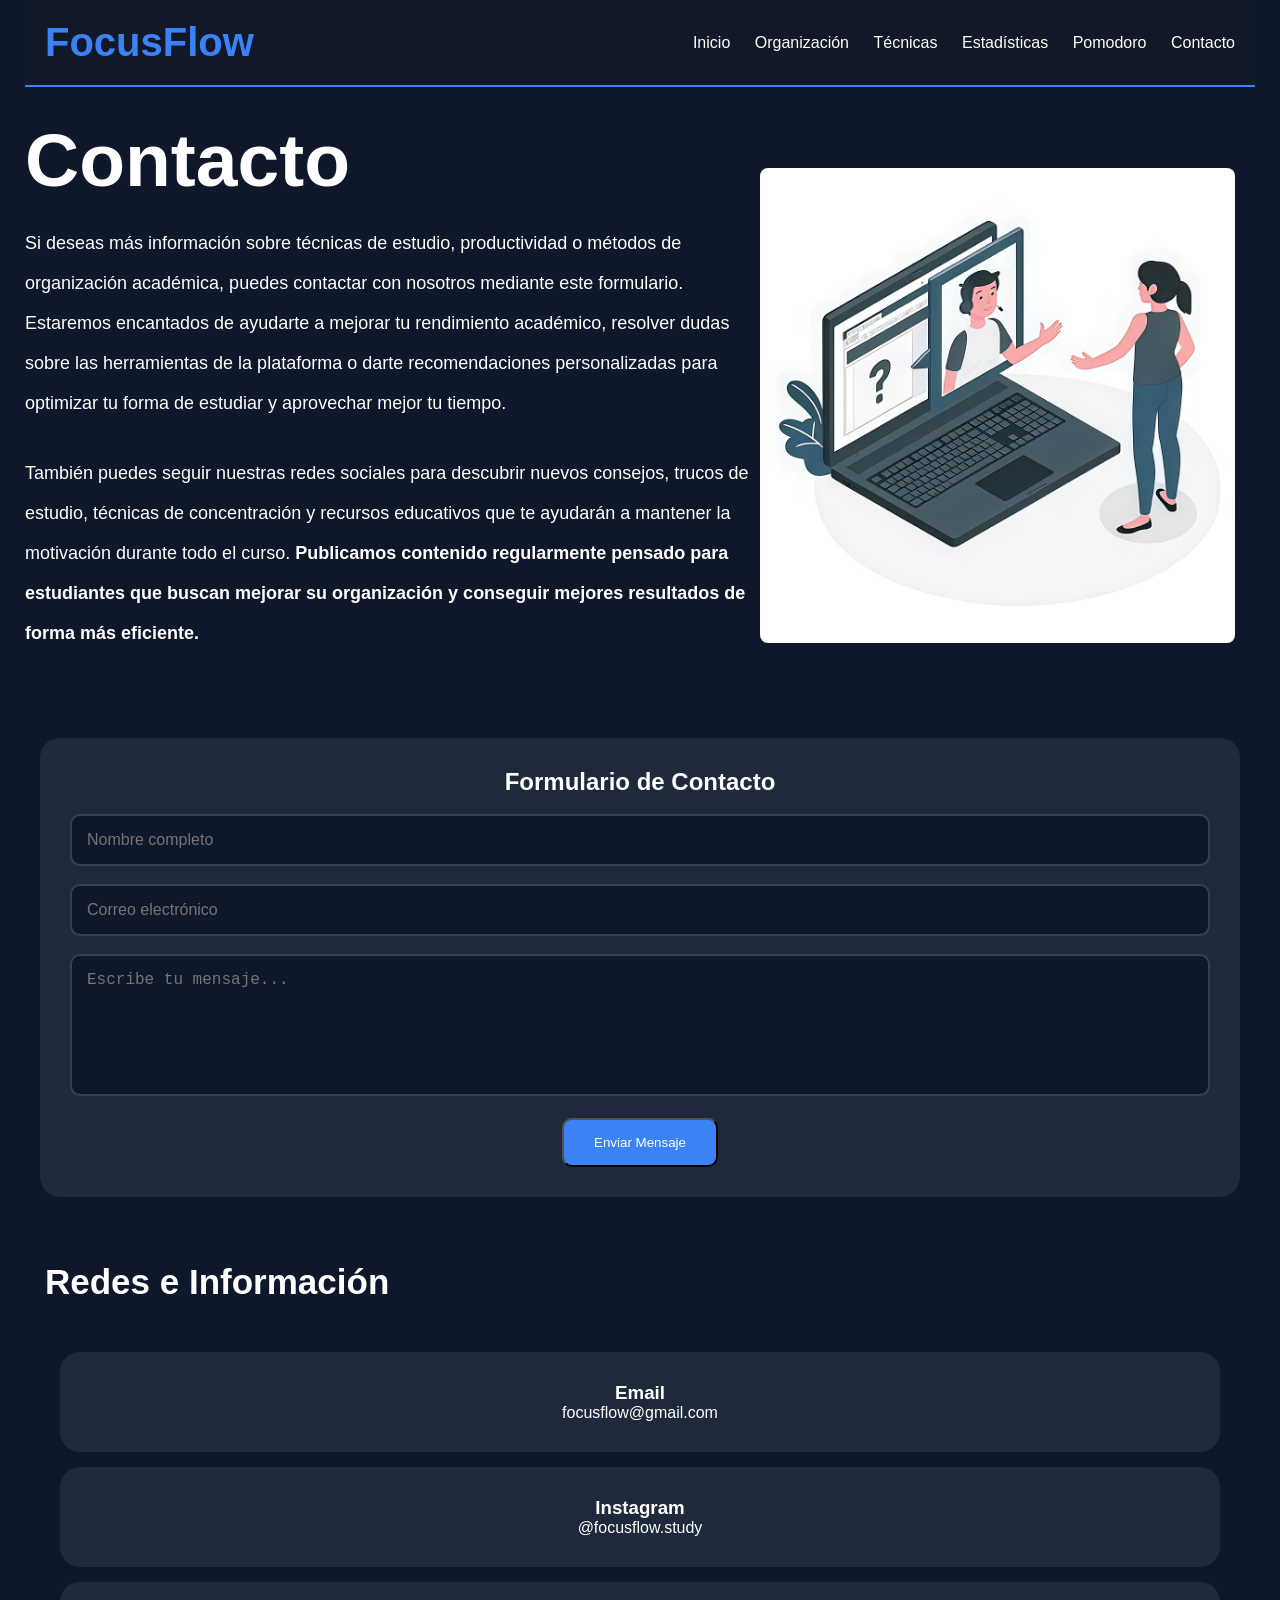
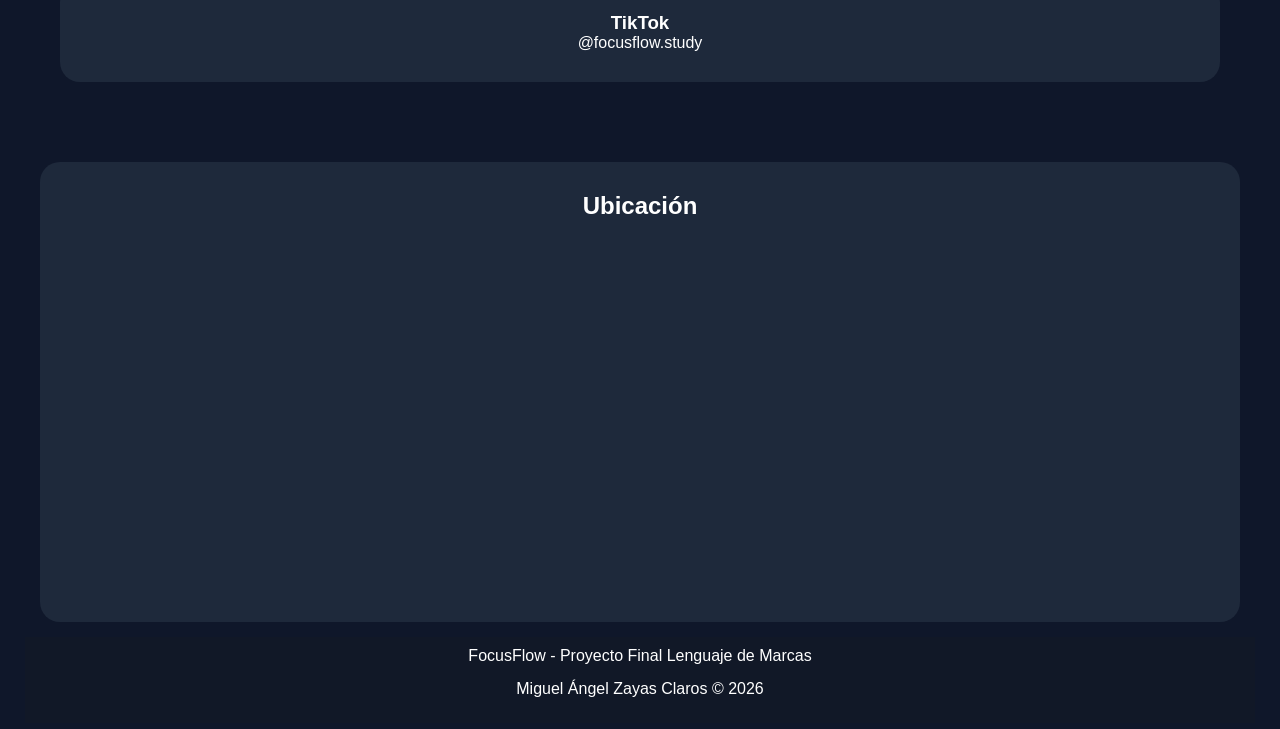
==== PROYECTO FINAL/Subindices/contacto.html @ 2ce89ded "Add files via upload" ====
<!DOCTYPE html>
<html lang="es">

<head>

    <meta charset="UTF-8">
    <meta name="viewport" content="width=device-width, initial-scale=1.0">

    <title>Contacto - FocusFlow</title>

    <link rel="stylesheet" href="../Estilos/style.css">
    <link rel="stylesheet" href="../Estilos/responsive.css">
    <link rel="stylesheet" href="../Estilos/flexboxgrid.min.css">
    <link rel="stylesheet" href="../Estilos/animate.min.css">

    <link rel="icon" type="image/png" href="../Imagenes/iconos/favicon.png">

</head>

<body>

    <div class="container-fluid">

        <!-- HEADER -->

        <header class="row middle-xs header">

            <div class="col-xs-12 col-md-4">

                <div class="logo">

                    <h1 class="animate__animated animate__fadeInLeft">
                        FocusFlow
                    </h1>

                </div>

            </div>

            <div class="col-xs-12 col-md-8">

                <nav>

                    <ul>

                        <li><a href="../index.html">Inicio</a></li>

                        <li><a href="organizacion.html">Organización</a></li>

                        <li><a href="tecnicas.html">Técnicas</a></li>

                        <li><a href="estadisticas.html">Estadísticas</a></li>

                        <li><a href="pomodoro.html">Pomodoro</a></li>

                        <li><a href="contacto.html">Contacto</a></li>

                    </ul>

                </nav>

            </div>

        </header>

        <!-- FIN HEADER -->



        <!-- HERO -->

        <section class="row middle-xs hero">

            <div class="col-xs-12 col-md-6">

                <div class="hero-texto animate__animated animate__fadeInLeft">

                    <h1 style="margin-left: -10px; margin-top: -10px;">
                        Contacto
                    </h1>

                    <p>
                        Si deseas más información sobre técnicas de estudio, productividad o métodos de organización
                        académica, puedes contactar con nosotros mediante este formulario. Estaremos encantados de
                        ayudarte a mejorar tu rendimiento académico, resolver dudas sobre las herramientas de la
                        plataforma o darte recomendaciones personalizadas para optimizar tu forma de estudiar y
                        aprovechar mejor tu tiempo.

                    </p>

                    <p>
                        También puedes seguir nuestras redes sociales para descubrir nuevos consejos, trucos de estudio,
                        técnicas de concentración y recursos educativos que te ayudarán a mantener la motivación durante
                        todo el curso. <strong>Publicamos contenido regularmente pensado para estudiantes que buscan mejorar su
                        organización y conseguir mejores resultados de forma más eficiente.</strong>
                    </p>

                </div>

            </div>

            <div class="col-xs-12 col-md-6">

                <div class="hero-imagen4 animate__animated animate__fadeInRight">

                    <img src="../Imagenes/fondos/hero6-bg.jpg" alt="Contacto">

                </div>

            </div>

        </section>

        <!-- FIN HERO -->



        <!-- FORMULARIO -->

        <section class="row center-xs animate__animated animate__fadeInUp">

            <div class="col-xs-12 col-md-7">

                <article class="card">

                    <h2>
                        Formulario de Contacto
                    </h2>

                    <br>

                    <form>

                        <input type="text" placeholder="Nombre completo" class="input-contacto">

                        <br>
                        <br>

                        <input type="email" placeholder="Correo electrónico" class="input-contacto">

                        <br>
                        <br>

                        <textarea placeholder="Escribe tu mensaje..." rows="6" class="input-contacto"></textarea>

                        <br>
                        <br>

                        <button class="boton">
                            Enviar Mensaje
                        </button>

                    </form>

                </article>

            </div>

        </section>

        <!-- FIN FORMULARIO -->



        <!-- INFORMACIÓN -->

        <section class="row center-xs tarjetas animate__animated animate__fadeInUp">

            <div class="col-xs-12">

                <h2>
                    Redes e Información
                </h2>

            </div>



            <div class="col-xs-12 col-sm-6 col-md-4">

                <article class="card">

                    <h3>
                        Email
                    </h3>

                    <p>
                        focusflow@gmail.com
                    </p>

                </article>

            </div>



            <div class="col-xs-12 col-sm-6 col-md-4">

                <article class="card">

                    <h3>
                        Instagram
                    </h3>

                    <p>
                        @focusflow.study
                    </p>

                </article>

            </div>



            <div class="col-xs-12 col-sm-6 col-md-4">

                <article class="card">

                    <h3>
                        TikTok
                    </h3>

                    <p>
                        @focusflow.study
                    </p>

                </article>

            </div>

        </section>

        <!-- FIN INFORMACIÓN -->



        <!-- MAPA -->

        <section class="row center-xs animate__animated animate__fadeInUp">

            <div class="col-xs-12 col-md-10">

                <article class="card">

                    <h2>
                        Ubicación
                    </h2>

                    <br>

                    <iframe src="https://www.google.com/maps?q=IES+Bezmiliana+Rinc%C3%B3n+de+la+Victoria&output=embed"
                        width="100%" height="350" style="border:0; border-radius:20px;" allowfullscreen=""
                        loading="lazy">

                    </iframe>

                </article>

            </div>

        </section>

        <!-- FIN MAPA -->



        <!-- FOOTER -->

        <footer class="row center-xs footer">

            <div class="col-xs-12">

                <p>
                    FocusFlow - Proyecto Final Lenguaje de Marcas
                </p>

                <p>
                    Miguel Ángel Zayas Claros © 2026
                </p>

            </div>

        </footer>

        <!-- FIN FOOTER -->

    </div>

</body>

</html>
---- PROYECTO FINAL/Estilos/style.css ----
*{
    margin: 0;
    padding: 0;
    box-sizing: border-box;
}

body{
    background-color: #0f172a;
    font-family: Arial, Helvetica, sans-serif;
    color: white;
}



/* HEADER */

.header{
    display: flex;
    background-color: #111827;
    padding: 20px;
    border-bottom: 2px solid #3b82f6;
    justify-content: space-between;
    align-items: center;
}

.logo h1{
    color: #3b82f6;
    font-size: 40px;
}



/* MENÚ */

nav ul{
    list-style: none;
    text-align: right;
}

nav ul li{
    display: inline-block;
    margin-left: 20px;
}

nav ul li a{
    color: white;
    text-decoration: none;
    transition: 0.3s;
}

nav ul li a:hover{
    color: #3b82f6;
}



/* HERO */

.hero{
    min-height: 70vh;
    padding: 40px 20px;
    display: flex;
    align-items: center;
    padding-left: 0;
    
}

.hero-texto h1{
    font-size: 75px;
    margin-bottom: 20px;
    padding-left: 10px;
}

.hero-texto p{
    font-size: 18px;
    line-height: 40px;
    margin-bottom: 30px;

}

.hero-imagen img{
    width: 100%;
    height: 480px;
    border-radius: 20px;
    display: block;
    margin: auto;
    padding-left: 40px;
    object-fit: cover;
}

.hero-imagen2 img{
    width: 105%;
    border-radius: 20px;
    display: block;
    margin: auto;
    text-align: center;
    padding-left: 40px;
    max-height: 950px;
}

.hero-imagen3{
    display: flex;
    justify-content: center;
    align-items: center;
}

.hero-imagen3 img{
    width: 615px;
    max-width: none;
    border-radius: 8px;
}

.hero-imagen4{
    display: flex;
    justify-content: center;
    align-items: center;
}

.hero-imagen4 img{
    width: 475px;
    max-width: none;
    border-radius: 8px;
}


/* BOTÓN */

.boton{
    background-color: #3b82f6;
    color: white;
    padding: 15px 30px;
    text-decoration: none;
    border-radius: 10px;
    transition: 0.3s;
}

.boton:hover{
    background-color: #2563eb;
}

/* TEMPORIZADOR */
#temporizador{
    text-align: center;
    width: 100%;
    display: block;
}

.card{
    text-align: center;
}

/* TARJETAS */

.tarjetas{
    padding: 50px 20px;
}

.tarjetas h2{
    margin-bottom: 50px;
    font-size: 35px;
}

.card{
    background-color: #1e293b;
    padding: 30px;
    border-radius: 20px;
    margin: 15px;
    transition: 0.3s;
}

.card:hover{
    transform: translateY(-10px);
}

.card img{
    width: 70px;
    margin-bottom: 20px;
}



/* GALERÍA */

.galeria{
    padding: 80px 20px;
}

.galeria h2{
    margin-bottom: 40px;
}

.galeria img{
    width: 100%;
    border-radius: 15px;
    margin-bottom: 20px;
}



/* FOOTER */

.footer{
    background-color: #111827;
    padding: 10px;
    text-align: center;
}

.footer p{
    margin-bottom: 15px;
}



/* SIDEBAR */

.sidebar{
    background-color: #111827;
    min-height: 100vh;
    padding: 30px;
}

.sidebar h1{
    color: #3b82f6;
    margin-bottom: 40px;
}

.sidebar ul{
    list-style: none;
}

.sidebar ul li{
    margin-bottom: 25px;
}

.sidebar ul li a{
    color: white;
    text-decoration: none;
}



/* ORGANIZACIÓN */

.dashboard-header{
    font-size: 35px;
    margin-bottom: 20px;

}

.card-dashboard{
    background-color: #1e293b;
    padding: 30px;
    border-radius: 20px;
    margin: 15px;
}

main{
    padding: 10px 40px;
}

/* ESTILOS PERSONALIZADOS PARA LOS HÁBITOS*/

/* Contenedor propio para centrar y dar espacio arriba */
.seccion-habitos {
    margin-top: -20px; /* Sube la sección entera hacia arriba */
    padding: 40px 0;
}

/* Rediseño de la tarjeta de hábitos para hacerla más grande y vistosa */
.card-habitos {
    background-color: #1e1e24; 
    border-radius: 16px;       
    padding: 40px;            
    box-shadow: 0 10px 30px rgba(0, 0, 0, 0.3); 
    max-width: 900px;          
    margin: 0 auto;            
    border-left: 6px solid #4a90e2;
}

/* Estilo del título dentro de la tarjeta */
.card-habitos h2 {
    color: #ffffff;
    font-size: 28px;
    margin-bottom: 30px;
    text-align: center;
}

/* Ajuste de los párrafos o elementos de lista */
.lista-habitos li {
    text-align: left;
    font-size: 16px;
    line-height: 1.8;
    margin-bottom: 20px;
    color: #e0e0e6;
}

.lista-habitos p:last-child {
    margin-bottom: 0; /* Quita el margen al último punto */
}

/* ESTILOS PARA LA PÁGINA DE TÉCNICAS */

/* Estilo para las barras de progreso de eficacia */
.eficacia-progreso {
    width: 100%;
    height: 12px;
    margin: 15px 0;
    border-radius: 10px;
}

/* Reutilizamos el estilo de tarjeta grande para los consejos */
.card-consejos {
    background-color: #1e1e24;
    border-radius: 16px;
    padding: 40px;
    box-shadow: 0 10px 30px rgba(0, 0, 0, 0.3);
    max-width: 1000px;
    margin: 40px auto;
    border-bottom: 6px solid #4a90e2;
}

.lista-consejos {
     list-style: disc;
    padding-left: 20px;
    margin: 20px 0 0 0;
    text-align: left;

    display: grid;
    grid-template-columns: 1fr 1fr;
    gap: 20px;
}

.container-fluid{
    padding-left: 25px;
    padding-right: 25px;
}

.hero-estadisticas h1{
    margin-top: -90px;
}

.hero-imagen img{
    width: 100%;
}

/* Estilos Tablas */
table{
    text-align: center;
    border-collapse: collapse;
}

th{
    padding: 15px;
}

td{
    padding: 15px;
    border-bottom: 1px solid #334155;
}

/* CONTACTO */
.input-contacto{
    width: 100%;
    padding: 15px;
    background-color: #0f172a;
    border: 2px solid #334155;
    border-radius: 10px;
    color: white;
    font-size: 16px;
}

.input-contacto:focus{
    outline: none;
    border-color: #3b82f6;
}

textarea{
    resize: none;
}
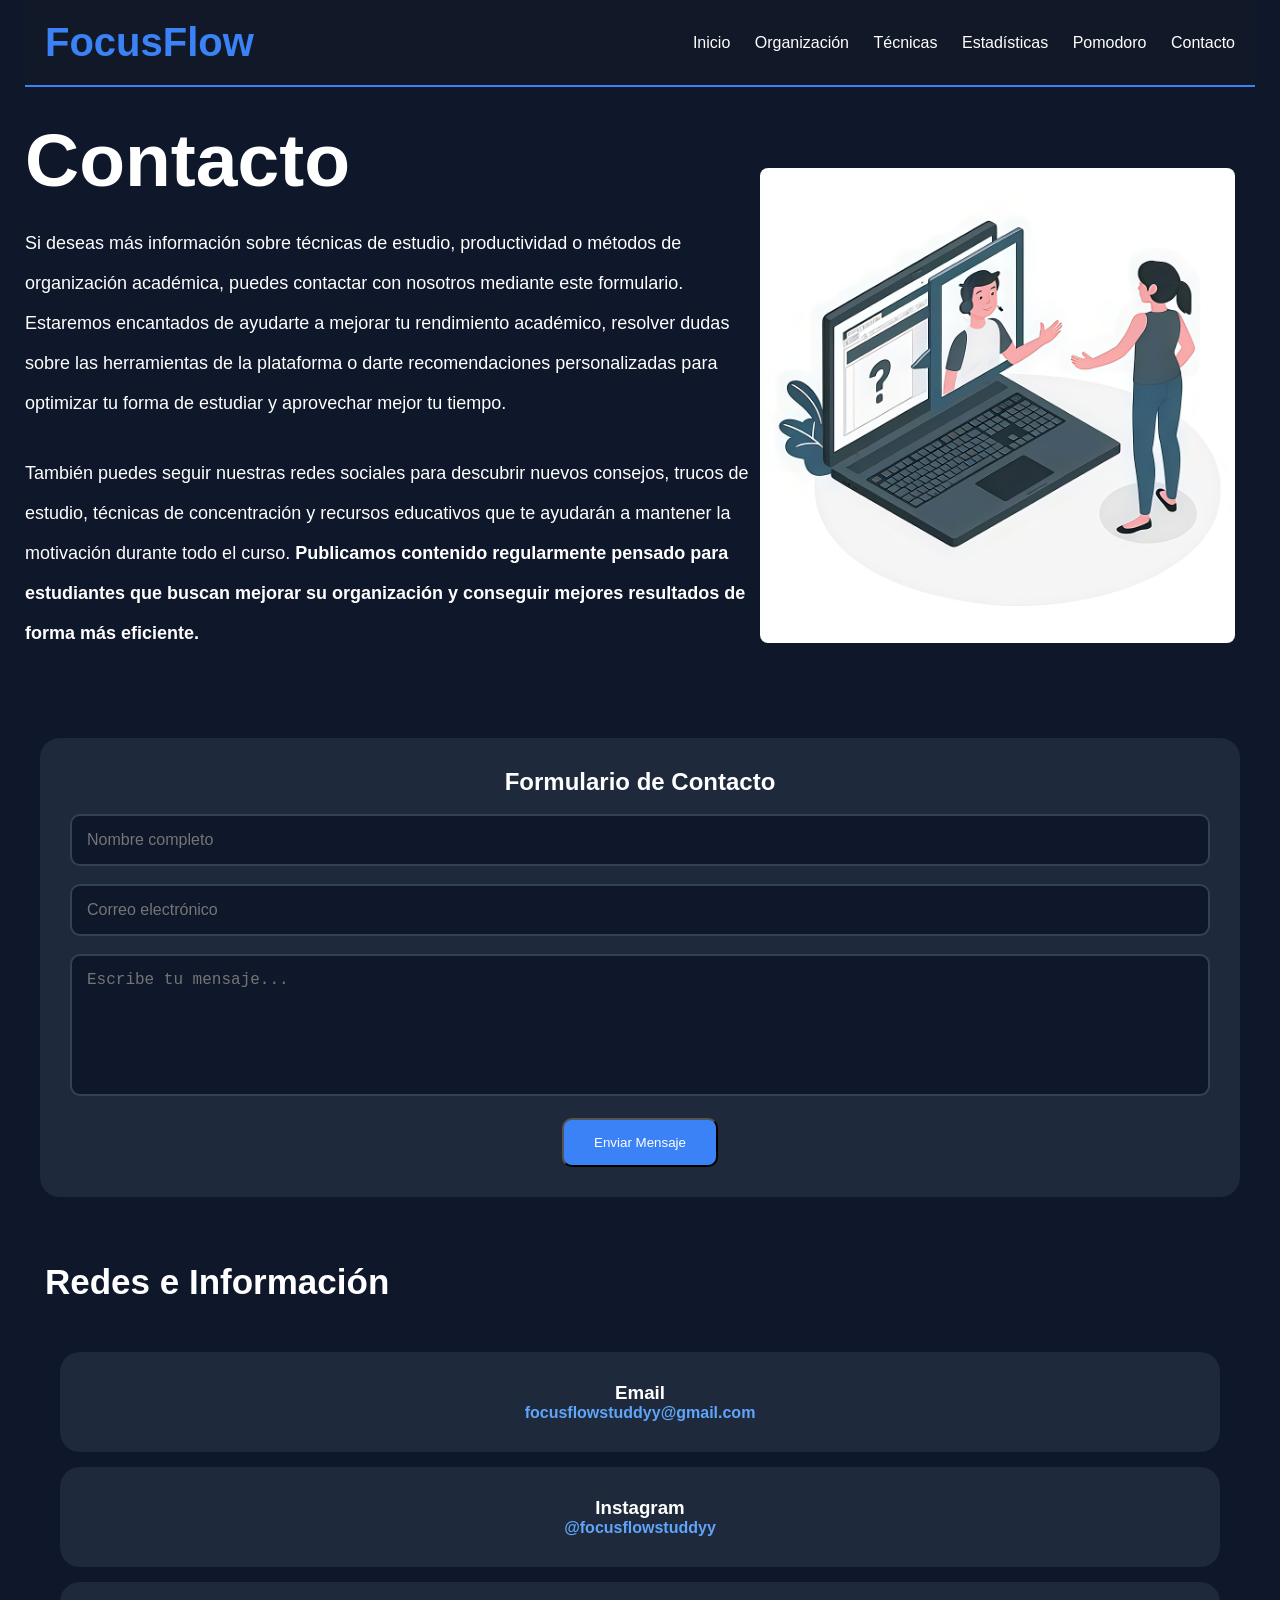
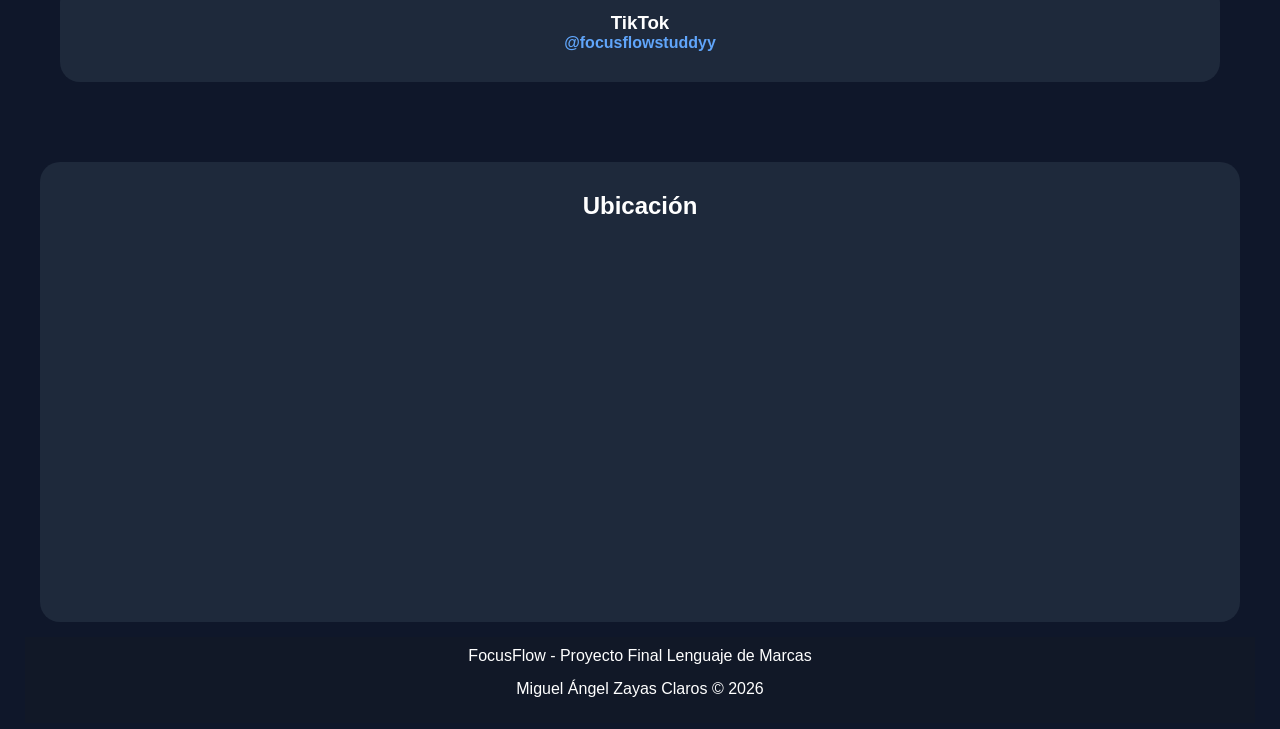
==== commit dd230ef5: "Add files via upload" ====
--- a/PROYECTO FINAL/Subindices/contacto.html
+++ b/PROYECTO FINAL/Subindices/contacto.html
@@ -164,7 +164,7 @@
 
         <!-- INFORMACIÓN -->
 
-        <section class="row center-xs tarjetas animate__animated animate__fadeInUp">
+         <section class="row center-xs tarjetas animate__animated animate__fadeInUp">
 
             <div class="col-xs-12">
 
@@ -185,7 +185,11 @@
                     </h3>
 
                     <p>
-                        focusflow@gmail.com
+                        <a href="mailto:focusflowstuddyy@gmail.com" style="color:#60a5fa; text-decoration:none; font-weight:bold; transition:0.3s;">
+                            
+                            focusflowstuddyy@gmail.com
+
+                        </a>
                     </p>
 
                 </article>
@@ -203,7 +207,11 @@
                     </h3>
 
                     <p>
-                        @focusflow.study
+                        <a href="https://www.instagram.com/focusflowstuddyy/"target="_blank" style="color:#60a5fa; text-decoration:none; font-weight:bold; transition:0.3s;">
+
+                        @focusflowstuddyy
+
+                        </a>
                     </p>
 
                 </article>
@@ -221,7 +229,11 @@
                     </h3>
 
                     <p>
-                        @focusflow.study
+                        <a href="https://www.tiktok.com/@focusflowstuddyy?is_from_webapp=1&sender_device=pc"target="_blank"style="color:#60a5fa; text-decoration:none; font-weight:bold; transition:0.3s;">
+               
+                        @focusflowstuddyy
+               
+                        </a>
                     </p>
 
                 </article>
